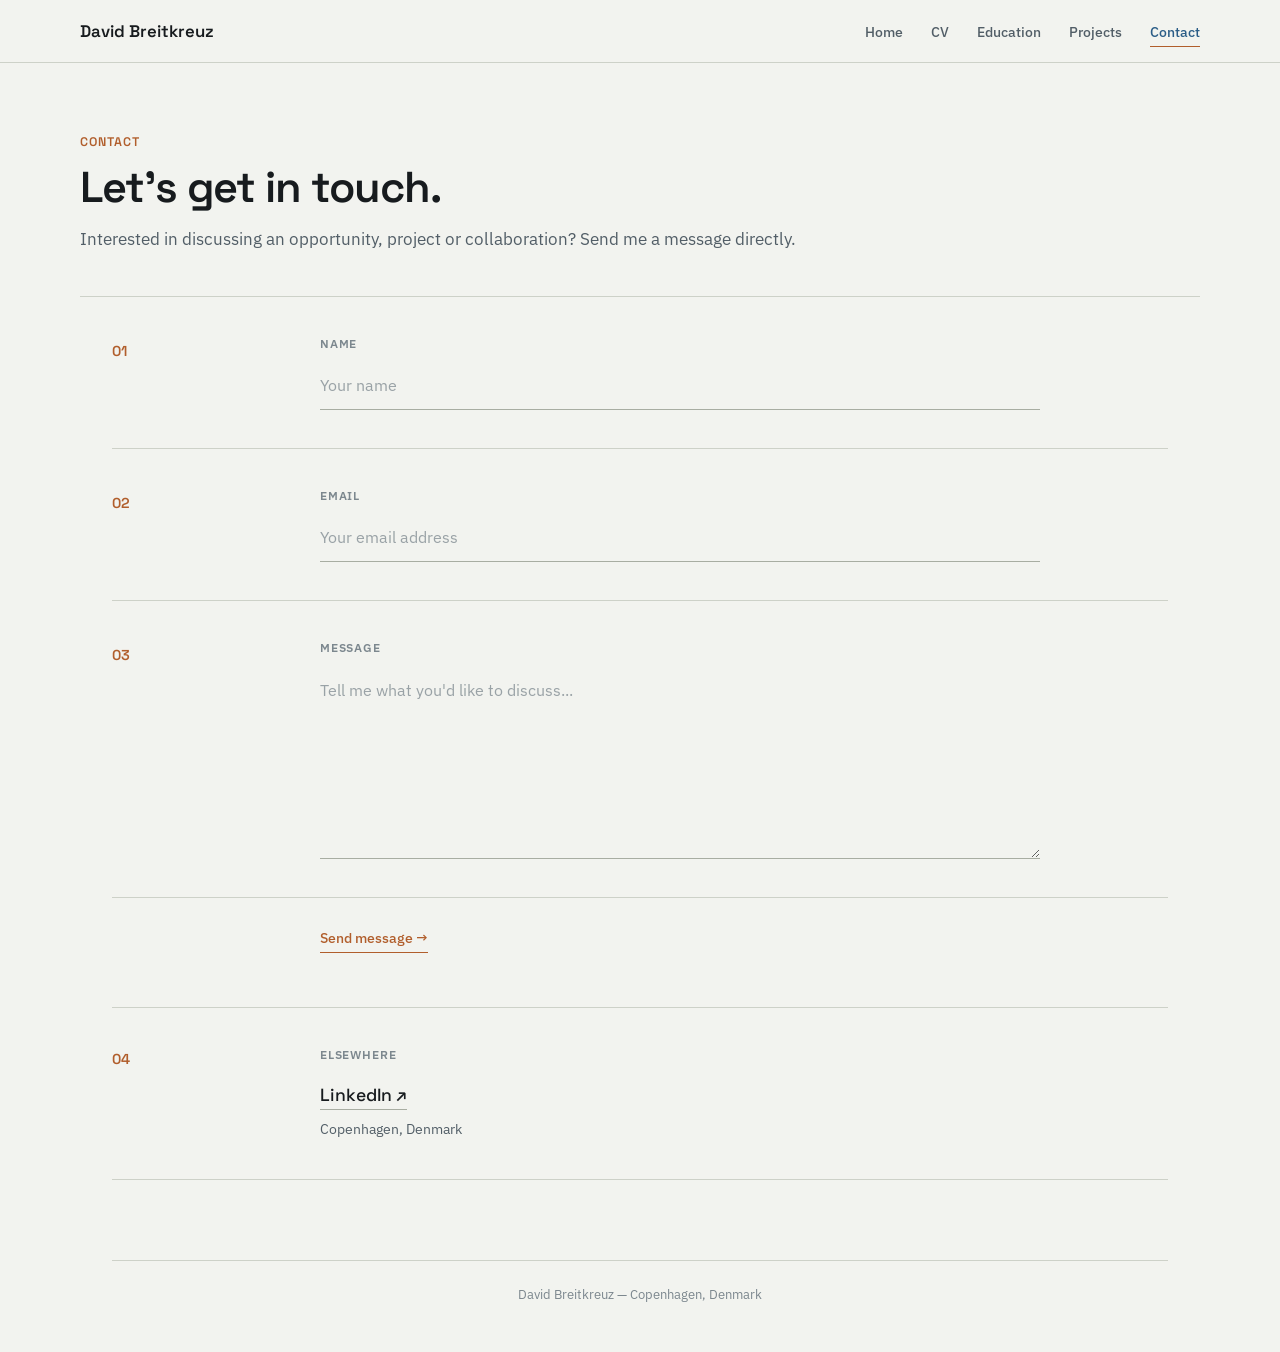
==== contact.html @ 086512a9 "Update project case studies" ====
<!DOCTYPE html>
<html lang="en">

<head>
  <meta charset="UTF-8">
  <meta name="viewport" content="width=device-width, initial-scale=1.0">

  <!-- Keep portfolio out of search-engine indexes -->
  <meta name="robots" content="noindex, nofollow">

  <title>Contact | David Breitkreuz</title>

  <link rel="preconnect" href="https://fonts.googleapis.com">
  <link rel="preconnect" href="https://fonts.gstatic.com" crossorigin>

  <link
    href="https://fonts.googleapis.com/css2?family=Space+Grotesk:wght@400;500;600;700&family=IBM+Plex+Sans:wght@400;500;600&display=swap"
    rel="stylesheet"
  >

  <link rel="stylesheet" href="style.css">
</head>

<body>

  <!-- Navigation -->
  <nav class="navbar">
    <div class="nav-container">

      <a href="index.html" class="logo">
        David Breitkreuz
      </a>

      <button
        class="menu-toggle"
        id="menuToggle"
        aria-label="Open navigation"
      >
        ☰
      </button>

      <ul class="nav-links" id="navLinks">
        <li><a href="index.html">Home</a></li>
        <li><a href="cv.html">CV</a></li>
        <li><a href="education.html">Education</a></li>
        <li><a href="projects.html">Projects</a></li>
        <li><a href="contact.html" class="active">Contact</a></li>
      </ul>

    </div>
  </nav>


  <!-- Contact Header -->
  <header class="contact-header">

    <div class="contact-header-inner">

      <span class="contact-page-label">
        Contact
      </span>

      <h1>Let’s get in touch.</h1>

      <p>
        Interested in discussing an opportunity, project or collaboration?
        Send me a message directly.
      </p>

    </div>

  </header>


  <!-- Contact Form -->
  <main class="contact-overview">

    <form
      class="contact-form"
      action="https://formspree.io/f/DEINE-FORMSPREE-ID"
      method="POST"
    >

      <!-- 01 Name -->
      <div class="contact-row">

        <div class="contact-row-meta">
          <span class="contact-number">01</span>
        </div>

        <div class="contact-field">

          <label for="name">
            Name
          </label>

          <input
            type="text"
            id="name"
            name="name"
            placeholder="Your name"
            autocomplete="name"
            required
          >

        </div>

      </div>


      <!-- 02 Email -->
      <div class="contact-row">

        <div class="contact-row-meta">
          <span class="contact-number">02</span>
        </div>

        <div class="contact-field">

          <label for="email">
            Email
          </label>

          <input
            type="email"
            id="email"
            name="email"
            placeholder="Your email address"
            autocomplete="email"
            required
          >

        </div>

      </div>


      <!-- 03 Message -->
      <div class="contact-row contact-message-row">

        <div class="contact-row-meta">
          <span class="contact-number">03</span>
        </div>

        <div class="contact-field">

          <label for="message">
            Message
          </label>

          <textarea
            id="message"
            name="message"
            rows="7"
            placeholder="Tell me what you'd like to discuss..."
            required
          ></textarea>

        </div>

      </div>


      <!-- Honeypot spam protection -->
      <input
        type="text"
        name="_gotcha"
        class="contact-honeypot"
        tabindex="-1"
        autocomplete="off"
        aria-hidden="true"
      >


      <!-- Submit -->
      <div class="contact-submit-row">

        <div></div>

        <button type="submit" class="contact-submit">
          Send message →
        </button>

      </div>

    </form>


    <!-- Additional Contact Information -->
    <section class="contact-elsewhere">

      <div class="contact-elsewhere-number">
        <span>04</span>
      </div>

      <div class="contact-elsewhere-content">

        <span class="contact-small-label">
          Elsewhere
        </span>

        <!-- LinkedIn link comes here once added -->
        <a
          href="#"
          class="contact-linkedin"
          target="_blank"
          rel="noopener noreferrer"
        >
          LinkedIn ↗
        </a>

        <p>
          Copenhagen, Denmark
        </p>

      </div>

    </section>

  </main>


  <!-- Footer -->
  <footer class="site-footer">
    <div class="site-footer-inner">
      David Breitkreuz — Copenhagen, Denmark
    </div>
  </footer>


  <script src="script.js"></script>

</body>
</html>
---- style.css ----
/* ===== Design System ===== */

:root {
  --paper: #F2F3EF;
  --paper-raised: #FFFFFF;

  --ink: #171B1E;

  --steel: #525E67;
  --steel-light: #7C878E;

  --line: #CDD1C8;
  --line-strong: #A8ADA2;

  --blue: #2B5D87;
  --blue-dim: #4A7BA3;

  --rust: #B15E2C;

  --max-width: 1120px;
}


/* ===== Allgemein ===== */

* {
  box-sizing: border-box;
}

html {
  scroll-behavior: smooth;
}

body {
  margin: 0;

  background-color: var(--paper);
  color: var(--ink);

  font-family: 'IBM Plex Sans', Arial, sans-serif;

  font-size: 16px;
  line-height: 1.55;
}

img {
  max-width: 100%;
  display: block;
}

h1,
h2,
h3 {
  margin-top: 0;

  font-family: 'Space Grotesk', 'IBM Plex Sans', sans-serif;
  color: var(--ink);
}

p {
  margin-bottom: 0;
}

a {
  color: var(--blue);
}


/* ===== Navigation ===== */

.navbar {
  background-color: var(--paper);
  border-bottom: 1px solid var(--line);

  padding: 18px 32px;

  position: sticky;
  top: 0;
  z-index: 100;
}

.nav-container {
  max-width: var(--max-width);
  margin: 0 auto;

  display: flex;
  align-items: center;
  justify-content: space-between;

  gap: 40px;
}

.logo {
  color: var(--ink);
  text-decoration: none;

  font-family: 'Space Grotesk', sans-serif;
  font-weight: 600;
  font-size: 1.05rem;

  white-space: nowrap;
}

.nav-links {
  margin: 0;
  padding: 0;

  list-style: none;

  display: flex;
  align-items: center;
  gap: 28px;
}

.nav-links a {
  color: var(--steel);
  text-decoration: none;

  font-size: 0.9rem;
  font-weight: 500;

  padding-bottom: 5px;

  border-bottom: 1px solid transparent;

  transition:
    color 0.2s ease,
    border-color 0.2s ease;
}

.nav-links a:hover {
  color: var(--blue);
  border-bottom-color: var(--line-strong);
}

.nav-links a.active {
  color: var(--blue);
  border-bottom-color: var(--rust);
}

.menu-toggle {
  display: none;

  background-color: transparent;
  color: var(--ink);

  border: 1px solid var(--line-strong);
  padding: 7px 10px;

  cursor: pointer;

  font-size: 1.1rem;
  line-height: 1;
}


/* ===== Startseite / Hero ===== */

.hero {
  padding: 72px 32px;
}

.hero-content {
  max-width: var(--max-width);
  margin: 0 auto;

  display: grid;
  grid-template-columns: 1.4fr 0.6fr;
  align-items: center;

  gap: 72px;

  padding: 48px 0;

  border-top: 1px solid var(--line);
  border-bottom: 1px solid var(--line);
}

.hero-text h1 {
  font-size: 3rem;
  line-height: 1.1;
  letter-spacing: -0.02em;

  margin-bottom: 8px;
}

.hero-text h2 {
  color: var(--blue);

  font-size: 1.3rem;
  font-weight: 500;

  margin-bottom: 24px;
}

.hero-text p {
  max-width: 60ch;

  color: var(--steel);

  font-size: 1.05rem;
  line-height: 1.65;

  margin-bottom: 28px;
}

.hero-image img {
  width: 100%;

  object-fit: cover;

  border-radius: 0;
}


/* ===== Home Sections ===== */

.home-sections {
  max-width: var(--max-width);
  margin: 0 auto;
  padding: 0 32px 80px;
}

.home-section {
  display: grid;
  grid-template-columns: 80px 1fr;
  gap: 32px;

  padding: 48px 0;

  border-bottom: 1px solid var(--line);
}

.section-number {
  color: var(--rust);

  font-family: 'Space Grotesk', sans-serif;
  font-size: 0.85rem;
  font-weight: 600;
}

.section-content h2 {
  margin-bottom: 32px;

  font-size: 1.6rem;
  font-weight: 600;
}


/* ===== Experience & Education Entries ===== */

.home-entry {
  display: grid;
  grid-template-columns: 1fr auto;
  gap: 24px;

  padding: 18px 0;

  border-top: 1px solid var(--line);
}

.home-entry h3 {
  margin-bottom: 4px;

  font-size: 1rem;
  font-weight: 600;
}

.entry-company {
  color: var(--steel);

  font-size: 0.9rem;
}

.entry-date {
  color: var(--steel-light);

  font-size: 0.85rem;
  white-space: nowrap;
}


/* ===== Section Links ===== */

.section-link {
  display: inline-block;

  margin-top: 24px;

  color: var(--blue);

  text-decoration: none;

  font-size: 0.9rem;
  font-weight: 500;
}

.section-link:hover {
  text-decoration: underline;
}


/* ===== Project Preview ===== */

.project-preview-grid {
  display: grid;
  grid-template-columns: repeat(2, 1fr);

  gap: 24px;
}

.project-preview {
  padding: 24px 0;

  color: var(--ink);

  border-top: 1px solid var(--line-strong);

  text-decoration: none;
}

.project-preview:hover h3 {
  color: var(--blue);
}

.project-type {
  display: block;

  margin-bottom: 12px;

  color: var(--rust);

  font-size: 0.7rem;
  font-weight: 600;
  letter-spacing: 0.08em;
}

.project-preview h3 {
  margin-bottom: 10px;

  font-size: 1.15rem;

  transition: color 0.2s ease;
}

.project-preview p {
  color: var(--steel);

  font-size: 0.9rem;
  line-height: 1.6;
}


/* ===== Buttons und Links ===== */

.button-link,
button {
  display: inline-block;

  margin-top: 8px;
  padding: 10px 16px;

  background-color: transparent;
  color: var(--blue);

  border: 1px solid var(--blue);
  border-radius: 0;

  text-decoration: none;

  cursor: pointer;

  font-family: 'IBM Plex Sans', sans-serif;
  font-size: 0.9rem;
  font-weight: 500;

  transition:
    background-color 0.2s ease,
    color 0.2s ease;
}

.button-link:hover,
button:hover {
  background-color: var(--blue);
  color: white;

  text-decoration: none;
}


/* ===== Footer ===== */

footer {
  text-align: center;
  padding: 24px 20px;
  color: #666;
}


.image-gallery {
  display: grid;
  grid-template-columns: repeat(3, 1fr);
  gap: 16px;
  margin-top: 20px;
}

.image-gallery img {
  width: 100%;
  border-radius: 10px;
}


/* ===== Image Gallery ===== */

.image-gallery {
  display: grid;
  grid-template-columns: repeat(3, 1fr);
  gap: 16px;
  margin: 20px 0 30px;
}

.image-gallery img {
  width: 100%;
  border-radius: 10px;
  transition: transform 0.2s ease;
}

.image-gallery img:hover {
  transform: scale(1.03);
}


/* ===== Project detail page ===== */

.project-hero-image {
  width: 100%;
  border-radius: 14px;
  margin: 20px 0 24px;
}

.project-info {
  display: grid;
  grid-template-columns: repeat(3, 1fr);
  gap: 16px;
  margin: 28px 0;
}


/* ===== Lightbox,  ===== */

.lightbox {
  position: fixed;
  top: 0;
  left: 0;
  width: 100%;
  height: 100%;
  background-color: rgba(0, 0, 0, 0.9);

  display: none;
  justify-content: center;
  align-items: center;

  z-index: 1000;
}

.lightbox img {
  max-width: 800px;
  max-height: 80vh;
  width: auto;
  height: auto;
}

.image-gallery img {
  cursor: pointer;
}

.lightbox-content {
  text-align: center;
  color: white;
}

#lightbox-caption {
  margin-top: 12px;
  font-size: 1rem;
  max-width: 600px;
}


/* ==================================================
   PROJECTS PAGE
   ================================================== */


/* ===== Projects Header ===== */

.projects-header {
  padding: 70px 32px 0;
}

.projects-header-inner {
  max-width: var(--max-width);

  margin: 0 auto;

  padding: 0 0 42px;

  border-bottom: 1px solid var(--line);
}

.projects-label {
  display: block;

  margin-bottom: 12px;

  color: var(--rust);

  font-family: 'Space Grotesk', sans-serif;
  font-size: 0.78rem;
  font-weight: 600;

  letter-spacing: 0.08em;
  text-transform: uppercase;
}

.projects-header h1 {
  margin: 0 0 14px;

  font-size: 2.7rem;
  font-weight: 600;

  line-height: 1.1;
  letter-spacing: -0.025em;
}

.projects-header p {
  max-width: 720px;

  margin: 0;

  color: var(--steel);

  font-size: 1.05rem;
  line-height: 1.65;
}


/* ===== Projects Overview ===== */

.projects-overview {
  max-width: var(--max-width);

  margin: 0 auto;

  padding: 0 32px 80px;
}


/* ===== Individual Project ===== */

.project-row {
  display: grid;

  grid-template-columns:
    minmax(0, 1fr)
    minmax(0, 1fr);

  gap: 64px;

  align-items: center;

  padding: 48px 0;

  border-bottom: 1px solid var(--line);
}


/* ===== Project Image ===== */

.project-row-image {
  display: block;

  width: 100%;

  overflow: hidden;

  text-decoration: none;
}

.project-row-image img {
  display: block;

  width: 100%;
  height: 270px;

  object-fit: cover;

  transition:
    transform 0.3s ease,
    opacity 0.3s ease;
}

.project-row-image:hover img {
  transform: scale(1.015);

  opacity: 0.94;
}


/* ===== Project Text ===== */

.project-row-content {
  max-width: 500px;
}

.project-row-number {
  display: block;

  margin-bottom: 5px;

  color: var(--rust);

  font-family: 'Space Grotesk', sans-serif;
  font-size: 0.95rem;
  font-weight: 600;
}

.project-row-category {
  display: block;

  margin-bottom: 10px;

  color: var(--steel-light);

  font-size: 0.76rem;
  font-weight: 600;

  letter-spacing: 0.06em;
}

.project-row-content h2 {
  margin: 0 0 12px;

  font-size: 1.55rem;
  font-weight: 600;

  line-height: 1.25;
}

.project-row-content p {
  max-width: 48ch;

  margin: 0 0 20px;

  color: var(--steel);

  font-size: 0.95rem;
  line-height: 1.65;
}


/* ===== View Project Link ===== */

.project-row-link {
  display: inline-block;

  color: var(--rust);

  font-size: 0.9rem;
  font-weight: 500;

  text-decoration: underline;
  text-decoration-thickness: 1px;
  text-underline-offset: 4px;

  transition: opacity 0.2s ease;
}

.project-row-link:hover {
  color: var(--rust);

  opacity: 0.7;
}


/* ===== Projects Footer ===== */

.site-footer {
  max-width: var(--max-width);

  margin: 0 auto;

  padding: 0 32px 48px;

  color: var(--steel-light);

  font-size: 0.8rem;
}

.site-footer-inner {
  padding-top: 24px;

  border-top: 1px solid var(--line);
}


/* ==================================================
   EDUCATION PAGE
   ================================================== */


/* ===== Education Header ===== */

.education-header {
  padding: 70px 32px 0;
}

.education-header-inner {
  max-width: var(--max-width);

  margin: 0 auto;

  padding-bottom: 42px;

  border-bottom: 1px solid var(--line);
}

.education-page-label {
  display: block;

  margin-bottom: 12px;

  color: var(--rust);

  font-family: 'Space Grotesk', sans-serif;
  font-size: 0.78rem;
  font-weight: 600;

  letter-spacing: 0.08em;
  text-transform: uppercase;
}

.education-header h1 {
  margin: 0 0 14px;

  font-size: 2.7rem;
  font-weight: 600;

  line-height: 1.1;
  letter-spacing: -0.025em;
}

.education-header p {
  max-width: 720px;

  margin: 0;

  color: var(--steel);

  font-size: 1.05rem;
  line-height: 1.65;
}


/* ===== Education Map Section ===== */

.education-map-section {
  max-width: var(--max-width);

  margin: 0 auto;

  padding: 48px 32px 64px;

  border-bottom: 1px solid var(--line);
}

.education-map-heading,
.education-group-heading {
  display: grid;

  grid-template-columns: 80px 1fr;

  gap: 32px;

  margin-bottom: 40px;
}

.education-section-number {
  color: var(--rust);

  font-family: 'Space Grotesk', sans-serif;
  font-size: 0.85rem;
  font-weight: 600;
}

.education-map-heading h2,
.education-group-heading h2 {
  margin: 0 0 6px;

  font-size: 1.55rem;
  font-weight: 600;
}

.education-map-heading p,
.education-group-heading p {
  max-width: 620px;

  margin: 0;

  color: var(--steel);

  font-size: 0.95rem;
  line-height: 1.6;
}


/* ==================================================
   WORLD MAP
   ================================================== */

.education-world-map {
  position: relative;

  width: 100%;
  max-width: 1000px;

  margin: 0 auto;

  padding: 20px 0 0;
}


/* ===== Accurate Geographic SVG ===== */

.education-world-map-image {
  display: block;

  width: 100%;
  height: auto;

  opacity: 0.75;

  user-select: none;
  pointer-events: none;
}


/* ==================================================
   WORLD MAP MARKERS
   ================================================== */

.education-map-marker {
  position: absolute;

  width: 0;
  height: 0;

  z-index: 2;
}


/* ===== Location Dot ===== */

.education-map-dot {
  position: absolute;

  left: -5px;
  top: -5px;

  width: 10px;
  height: 10px;

  background-color: var(--rust);

  border: 2px solid var(--paper);
  border-radius: 50%;

  box-shadow: 0 0 0 1px var(--rust);

  z-index: 3;
}


/* ===== Leader Line ===== */

.education-map-line {
  position: absolute;

  left: 0;
  top: 0;

  height: 1px;

  background-color: var(--rust);

  transform-origin: left center;

  z-index: 1;
}


/* ===== Map Labels ===== */

.education-map-label {
  position: absolute;

  width: 165px;

  line-height: 1.25;

  z-index: 4;
}

.education-map-label strong {
  display: block;

  color: var(--ink);

  font-family: 'Space Grotesk', sans-serif;
  font-size: 0.84rem;
  font-weight: 600;

  white-space: nowrap;
}

.education-map-label span {
  display: block;

  margin-top: 3px;

  color: var(--steel-light);

  font-family: 'IBM Plex Sans', sans-serif;
  font-size: 0.7rem;

  white-space: nowrap;
}


/* ==================================================
   EXACT MAP LOCATIONS
   Matched to world-map.svg
   ================================================== */


/* ===== Kelowna, Canada ===== */

.marker-kelowna {
  left: 17.3%;
  top: 22.8%;
}

.marker-kelowna .education-map-line {
  width: 42px;

  transform: rotate(-145deg);
}

.marker-kelowna .education-map-label {
  right: 52px;
  top: -43px;

  text-align: right;
}


/* ===== Lund, Sweden ===== */

.marker-lund {
  left: 53.7%;
  top: 19.6%;
}

.marker-lund .education-map-line {
  width: 52px;

  transform: rotate(-55deg);
}

.marker-lund .education-map-label {
  left: 37px;
  top: -72px;
}


/* ===== Großhansdorf, Germany ===== */

.marker-grosshansdorf {
  left: 52.9%;
  top: 20.7%;
}

.marker-grosshansdorf .education-map-line {
  width: 62px;

  transform: rotate(3deg);
}

.marker-grosshansdorf .education-map-label {
  left: 72px;
  top: -11px;
}


/* ===== Augsburg, Germany ===== */

.marker-augsburg {
  left: 53.1%;
  top: 23.1%;
}

.marker-augsburg .education-map-line {
  width: 55px;

  transform: rotate(38deg);
}

.marker-augsburg .education-map-label {
  left: 50px;
  top: 35px;
}


/* ===== Johannesburg, South Africa ===== */

.marker-johannesburg {
  left: 57.8%;
  top: 64.6%;
}

.marker-johannesburg .education-map-line {
  width: 48px;

  transform: rotate(30deg);
}

.marker-johannesburg .education-map-label {
  left: 48px;
  top: 30px;
}


/* ===== Education Overview ===== */

.education-overview {
  max-width: var(--max-width);

  margin: 0 auto;

  padding: 64px 32px 80px;
}


/* ===== Education Group Heading ===== */

.education-group-heading {
  padding-bottom: 36px;

  margin-bottom: 0;

  border-bottom: 1px solid var(--line);
}

.education-earlier-heading {
  margin-top: 72px;
}


/* ===== Education Row ===== */

.education-row {
  display: grid;

  grid-template-columns: 160px 1fr;

  gap: 48px;

  padding: 44px 0;

  border-bottom: 1px solid var(--line);
}

.education-row-meta {
  display: flex;
  flex-direction: column;

  gap: 8px;
}

.education-degree-number {
  color: var(--rust);

  font-family: 'Space Grotesk', sans-serif;
  font-size: 0.9rem;
  font-weight: 600;
}

.education-date {
  color: var(--steel-light);

  font-size: 0.85rem;
}

.education-row-content {
  max-width: 720px;
}

.education-type {
  display: block;

  margin-bottom: 8px;

  color: var(--steel-light);

  font-size: 0.74rem;
  font-weight: 600;

  letter-spacing: 0.07em;
}

.education-row-content h2 {
  margin: 0 0 5px;

  font-size: 1.45rem;
  font-weight: 600;

  line-height: 1.25;
}

.education-place {
  margin: 0 0 20px !important;

  color: var(--blue) !important;

  font-size: 0.92rem !important;
  font-weight: 500;
}

.education-row-content > p {
  max-width: 620px;

  margin: 0;

  color: var(--steel);

  font-size: 0.95rem;
  line-height: 1.65;
}


/* ===== Thesis Highlight ===== */

.education-highlight {
  max-width: 620px;

  margin-top: 26px;
  padding-top: 18px;

  border-top: 1px solid var(--line);
}

.education-highlight span {
  display: block;

  margin-bottom: 6px;

  color: var(--rust);

  font-size: 0.72rem;
  font-weight: 600;

  letter-spacing: 0.07em;
}

.education-highlight p {
  margin: 0;

  color: var(--steel);

  font-size: 0.9rem;
  line-height: 1.6;
}


/* ===== Smaller Earlier Education Rows ===== */

.education-row-small {
  padding-top: 34px;
  padding-bottom: 34px;
}

.education-row-small .education-row-content h2 {
  font-size: 1.25rem;
}


/* ===== Responsive ===== */

@media (max-width: 768px) {
  .nav-container {
    display: grid;
    grid-template-columns: 1fr auto;
  }

  .menu-toggle {
    display: inline-block;
  }

  .nav-links {
    grid-column: 1 / -1;

    display: flex;
    flex-direction: column;
    align-items: center;

    width: 100%;

    gap: 16px;
    margin-top: 0;

    max-height: 0;
    opacity: 0;
    overflow: hidden;

    transition:
      max-height 0.3s ease,
      opacity 0.3s ease;
  }

  .nav-links.show {
    max-height: 300px;
    opacity: 1;
  }

  .hero {
    padding: 40px 22px;
  }

  .hero-content {
    grid-template-columns: 1fr;
    gap: 36px;
    padding: 36px 0;
    text-align: left;
  }

  .hero-text h1 {
    font-size: 2.3rem;
  }

  .page-content {
    margin: 24px 16px;
    padding: 24px;
  }

  .projects-grid {
    grid-template-columns: 1fr;
  }

  .project-info {
    grid-template-columns: 1fr;
  }

  .image-gallery {
    grid-template-columns: 1fr;
  }

  .lightbox {
    padding: 12px;
  }

  .lightbox img {
    max-width: 95vw;
    max-height: 65vh;
  }

  #lightbox-caption {
    font-size: 0.9rem;
    padding: 0 10px;
  }

  .home-sections {
    padding: 0 22px 60px;
  }

  .home-section {
    grid-template-columns: 1fr;
    gap: 12px;

    padding: 40px 0;
  }

  .section-content h2 {
    margin-bottom: 24px;
  }

  .home-entry {
    grid-template-columns: 1fr;
    gap: 6px;
  }

  .project-preview-grid {
    grid-template-columns: 1fr;
    gap: 8px;
  }


  /* ===== Projects Mobile ===== */

  .projects-header {
    padding: 44px 22px 0;
  }

  .projects-header-inner {
    padding-bottom: 32px;
  }

  .projects-header h1 {
    font-size: 2.2rem;
  }

  .projects-header p {
    font-size: 1rem;
  }

  .projects-overview {
    padding: 0 22px 60px;
  }

  .project-row {
    grid-template-columns: 1fr;

    gap: 24px;

    padding: 36px 0;
  }

  .project-row-image img {
    height: 230px;
  }

  .project-row-content {
    max-width: none;
  }

  .project-row-content h2 {
    font-size: 1.35rem;
  }

  .site-footer {
    padding: 0 22px 36px;
  }


  /* ===== Education Mobile ===== */

  .education-header {
    padding: 44px 22px 0;
  }

  .education-header-inner {
    padding-bottom: 32px;
  }

  .education-header h1 {
    font-size: 2.2rem;
  }

  .education-header p {
    font-size: 1rem;
  }

  .education-map-section {
    padding: 40px 22px 48px;
  }

  .education-map-heading,
  .education-group-heading {
    grid-template-columns: 1fr;

    gap: 10px;

    margin-bottom: 30px;
  }


  /* ===== New SVG Map Mobile ===== */

  .education-world-map {
    min-width: 700px;

    margin-left: 0;
  }

  .education-map-section {
    overflow-x: auto;
  }


  .education-overview {
    padding: 48px 22px 60px;
  }

  .education-group-heading {
    padding-bottom: 28px;

    margin-bottom: 0;
  }

  .education-earlier-heading {
    margin-top: 56px;
  }

  .education-row {
    grid-template-columns: 1fr;

    gap: 16px;

    padding: 36px 0;
  }

  .education-row-meta {
    flex-direction: row;
    justify-content: space-between;
  }

  .education-row-content h2 {
    font-size: 1.3rem;
  }

  .education-row-small {
    padding: 30px 0;
  }
}
/* ===== CONTACT PAGE ===== */

.contact-header {
  padding: 70px 32px 0;
}

.contact-header-inner {
  max-width: var(--max-width);
  margin: 0 auto;
  padding-bottom: 42px;
  border-bottom: 1px solid var(--line);
}

.contact-page-label {
  display: block;
  margin-bottom: 12px;
  color: var(--rust);
  font-family: 'Space Grotesk', sans-serif;
  font-size: 0.78rem;
  font-weight: 600;
  letter-spacing: 0.08em;
  text-transform: uppercase;
}

.contact-header h1 {
  margin: 0 0 14px;
  font-size: 2.7rem;
  font-weight: 600;
  line-height: 1.1;
  letter-spacing: -0.025em;
}

.contact-header p {
  max-width: 720px;
  margin: 0;
  color: var(--steel);
  font-size: 1.05rem;
  line-height: 1.65;
}


/* ===== Contact Form ===== */

.contact-overview {
  max-width: var(--max-width);
  margin: 0 auto;
  padding: 0 32px 80px;
}

.contact-form {
  margin: 0;
}

.contact-row {
  display: grid;
  grid-template-columns: 160px 1fr;
  gap: 48px;
  padding: 38px 0;
  border-bottom: 1px solid var(--line);
}

.contact-row-meta {
  padding-top: 3px;
}

.contact-number {
  color: var(--rust);
  font-family: 'Space Grotesk', sans-serif;
  font-size: 0.9rem;
  font-weight: 600;
}


/* ===== Form Fields ===== */

.contact-field {
  max-width: 720px;
}

.contact-field label {
  display: block;
  margin-bottom: 12px;
  color: var(--steel-light);
  font-size: 0.74rem;
  font-weight: 600;
  letter-spacing: 0.07em;
  text-transform: uppercase;
}

.contact-field input,
.contact-field textarea {
  display: block;
  width: 100%;
  margin: 0;
  padding: 8px 0 12px;

  background: transparent;
  color: var(--ink);

  border: 0;
  border-bottom: 1px solid var(--line-strong);
  border-radius: 0;
  outline: none;

  font-family: 'IBM Plex Sans', sans-serif;
  font-size: 1rem;
  line-height: 1.5;

  transition: border-color 0.2s ease;
}

.contact-field input::placeholder,
.contact-field textarea::placeholder {
  color: var(--steel-light);
  opacity: 0.75;
}

.contact-field input:focus,
.contact-field textarea:focus {
  border-bottom-color: var(--blue);
}

.contact-field textarea {
  min-height: 150px;
  resize: vertical;
}


/* ===== Submit ===== */

.contact-submit-row {
  display: grid;
  grid-template-columns: 160px 1fr;
  gap: 48px;
  padding: 30px 0 54px;
}

.contact-submit {
  justify-self: start;

  margin: 0;
  padding: 0 0 5px;

  background: transparent;
  color: var(--rust);

  border: 0;
  border-bottom: 1px solid var(--rust);
  border-radius: 0;

  font-family: 'IBM Plex Sans', sans-serif;
  font-size: 0.9rem;
  font-weight: 500;

  cursor: pointer;

  transition: opacity 0.2s ease;
}

.contact-submit:hover {
  background: transparent;
  color: var(--rust);
  opacity: 0.65;
}


/* ===== Spam Protection ===== */

.contact-honeypot {
  position: absolute !important;
  left: -9999px !important;
  width: 1px !important;
  height: 1px !important;
  opacity: 0 !important;
  pointer-events: none !important;
}


/* ===== Elsewhere ===== */

.contact-elsewhere {
  display: grid;
  grid-template-columns: 160px 1fr;
  gap: 48px;

  padding: 38px 0;
  border-top: 1px solid var(--line);
  border-bottom: 1px solid var(--line);
}

.contact-elsewhere-number span {
  color: var(--rust);
  font-family: 'Space Grotesk', sans-serif;
  font-size: 0.9rem;
  font-weight: 600;
}

.contact-elsewhere-content {
  display: flex;
  flex-direction: column;
  align-items: flex-start;
}

.contact-small-label {
  display: block;
  margin-bottom: 18px;

  color: var(--steel-light);
  font-size: 0.74rem;
  font-weight: 600;
  letter-spacing: 0.07em;
  text-transform: uppercase;
}

.contact-linkedin {
  display: inline-block;
  margin-bottom: 8px;

  color: var(--ink);
  font-family: 'Space Grotesk', sans-serif;
  font-size: 1.1rem;
  font-weight: 500;

  text-decoration: none;
  border-bottom: 1px solid var(--line-strong);

  transition: color 0.2s ease, border-color 0.2s ease;
}

.contact-linkedin:hover {
  color: var(--blue);
  border-bottom-color: var(--blue);
}

.contact-elsewhere-content p {
  margin: 0;
  color: var(--steel);
  font-size: 0.9rem;
}


/* ===== Contact Mobile ===== */

@media (max-width: 768px) {

  .contact-header {
    padding: 44px 22px 0;
  }

  .contact-header-inner {
    padding-bottom: 32px;
  }

  .contact-header h1 {
    font-size: 2.2rem;
  }

  .contact-header p {
    font-size: 1rem;
  }

  .contact-overview {
    padding: 0 22px 60px;
  }

  .contact-row {
    grid-template-columns: 1fr;
    gap: 14px;
    padding: 32px 0;
  }

  .contact-submit-row {
    grid-template-columns: 1fr;
    gap: 0;
    padding: 26px 0 46px;
  }

  .contact-submit-row > div:first-child {
    display: none;
  }

  .contact-elsewhere {
    grid-template-columns: 1fr;
    gap: 14px;
    padding: 32px 0;
  }

}
/* =========================================================
   PROJECT CASE STUDY
========================================================= */

.case-study {
  max-width: var(--max-width);
  margin: 0 auto;
  padding: 70px 32px 80px;
}


/* ===== Header ===== */

.case-study-header {
  padding-bottom: 42px;
  border-bottom: 1px solid var(--line);
}

.case-study-eyebrow {
  display: block;
  margin-bottom: 14px;

  color: var(--blue);
  font-family: 'Space Grotesk', sans-serif;
  font-size: 0.78rem;
  font-weight: 600;
  letter-spacing: 0.03em;
}

.case-study-header h1 {
  max-width: 900px;
  margin: 0 0 24px;

  font-size: 2.7rem;
  font-weight: 600;
  line-height: 1.12;
  letter-spacing: -0.025em;
}

.case-study-lead {
  max-width: 760px;
  margin: 0;

  color: var(--steel);
  font-size: 1.05rem;
  line-height: 1.7;
}


/* ===== Project Information ===== */

.case-study-meta {
  display: grid;
  grid-template-columns: 1.4fr 1fr;
  gap: 24px 64px;

  margin-top: 36px;
  padding: 26px 0;

  border-top: 1px solid var(--line);
  border-bottom: 1px solid var(--line);
}

.case-study-meta-item {
  display: flex;
  flex-direction: column;
  gap: 5px;
}

.case-study-meta-item span {
  color: var(--steel-light);
  font-size: 0.72rem;
}

.case-study-meta-item strong {
  color: var(--ink);
  font-size: 0.88rem;
  font-weight: 500;
  line-height: 1.45;
}


/* ===== Technical Tags ===== */

.case-study-tags {
  display: flex;
  flex-wrap: wrap;
  gap: 8px 0;

  padding-top: 24px;
}

.case-study-tags span {
  color: var(--steel);
  font-size: 0.8rem;
}

.case-study-tags span:not(:last-child)::after {
  content: "·";
  margin: 0 10px;
  color: var(--line-strong);
}


/* ===== Figures ===== */

.case-study-hero,
.case-study-wide-figure {
  margin: 48px 0 0;
}

.case-study-hero img,
.case-study-wide-figure img {
  width: 100%;
  height: auto;
  display: block;
}

.case-study figure {
  margin-left: 0;
  margin-right: 0;
}

.case-study figcaption {
  margin-top: 8px;

  color: var(--steel-light);
  font-size: 0.72rem;
  line-height: 1.45;
}


/* ===== Main Sections ===== */

.case-study-section {
  display: grid;
  grid-template-columns: 160px minmax(0, 1fr);
  gap: 48px;

  padding: 56px 0;

  border-bottom: 1px solid var(--line);
}

.case-study-section-heading {
  display: flex;
  flex-direction: column;
  gap: 8px;
}

.case-study-section-heading span {
  color: var(--rust);
  font-family: 'Space Grotesk', sans-serif;
  font-size: 0.85rem;
  font-weight: 600;
}

.case-study-section-heading h2 {
  margin: 0;

  font-size: 1.4rem;
  font-weight: 600;
  line-height: 1.25;
}


/* ===== Normal Text ===== */

.case-study-text {
  max-width: 720px;
}

.case-study-text p {
  margin: 0 0 18px;

  color: var(--steel);
  font-size: 0.95rem;
  line-height: 1.7;
}

.case-study-text p:last-child {
  margin-bottom: 0;
}


/* ===== Approach ===== */

.case-study-steps {
  max-width: 760px;
}

.case-study-step {
  display: grid;
  grid-template-columns: 30px 1fr;
  gap: 20px;

  padding: 0 0 28px;
  margin-bottom: 28px;

  border-bottom: 1px solid var(--line);
}

.case-study-step:last-child {
  margin-bottom: 0;
  padding-bottom: 0;
  border-bottom: 0;
}

.case-study-step-number {
  display: flex;
  align-items: center;
  justify-content: center;

  width: 28px;
  height: 28px;

  color: var(--rust);

  border: 1px solid var(--rust);

  font-family: 'Space Grotesk', sans-serif;
  font-size: 0.75rem;
  font-weight: 500;
}

.case-study-step h3 {
  margin: 1px 0 8px;

  font-size: 1rem;
  font-weight: 600;
  line-height: 1.4;
}

.case-study-step p {
  max-width: 650px;
  margin: 0;

  color: var(--steel);
  font-size: 0.92rem;
  line-height: 1.65;
}


/* ===== Concepts ===== */

.case-study-concepts {
  max-width: 760px;
}

.case-study-concept {
  padding: 0 0 22px;
  margin-bottom: 22px;

  border-bottom: 1px solid var(--line);
}

.case-study-concept:last-child {
  margin-bottom: 0;
}

.case-study-concept h3 {
  margin: 0 0 7px;

  font-size: 1rem;
  font-weight: 600;
}

.case-study-concept p {
  max-width: 650px;
  margin: 0;

  color: var(--steel);
  font-size: 0.92rem;
  line-height: 1.65;
}


/* ===== Concept Image Grid ===== */

.case-study-image-grid {
  grid-column: 1 / -1;

  display: grid;
  grid-template-columns: repeat(3, 1fr);
  gap: 18px;

  margin-top: 40px;
}

.case-study-image-grid figure {
  margin: 0;
}

.case-study-image-grid img {
  width: 100%;
  aspect-ratio: 4 / 3;
  object-fit: cover;
}


/* ===== Comparison Table ===== */

.case-study-table-wrap {
  grid-column: 1 / -1;

  width: 100%;
  margin-top: 34px;

  overflow-x: auto;
}

.case-study-table {
  width: 100%;
  border-collapse: collapse;

  font-size: 0.88rem;
}

.case-study-table th,
.case-study-table td {
  padding: 14px 16px;

  text-align: left;
  vertical-align: top;

  border-bottom: 1px solid var(--line);
}

.case-study-table th {
  color: var(--steel-light);
  font-size: 0.75rem;
  font-weight: 500;
}

.case-study-table th:first-child,
.case-study-table td:first-child {
  padding-left: 0;
  width: 30%;
}

.case-study-table td {
  color: var(--ink);
}

.case-study-best {
  color: var(--rust) !important;
  font-weight: 600;
}


/* ===== Wide Technical Figure ===== */

.case-study-section .case-study-wide-figure {
  grid-column: 1 / -1;

  width: 100%;
  margin-top: 42px;
}


/* ===== Findings / Result ===== */

.case-study-findings {
  max-width: 760px;
}

.case-study-finding {
  position: relative;

  padding: 0 0 22px 28px;
  margin-bottom: 22px;

  border-bottom: 1px solid var(--line);
}

.case-study-finding:last-child {
  margin-bottom: 0;
  padding-bottom: 0;
  border-bottom: 0;
}

.case-study-finding::before {
  content: "—";

  position: absolute;
  left: 0;
  top: 0;

  color: var(--rust);
}

.case-study-finding p {
  margin: 0;

  color: var(--ink);
  font-size: 0.92rem;
  line-height: 1.65;
}

.case-study-finding strong {
  font-weight: 600;
}


/* ===== Skills ===== */

.case-study-skills {
  padding: 48px 0;
  border-bottom: 1px solid var(--line);
}

.case-study-skills-label {
  display: block;

  margin-bottom: 20px;

  font-family: 'Space Grotesk', sans-serif;
  font-size: 1.25rem;
  font-weight: 600;
}

.case-study-skills-list {
  display: flex;
  flex-wrap: wrap;
  gap: 10px 0;
}

.case-study-skills-list span {
  color: var(--steel);
  font-size: 0.82rem;
}

.case-study-skills-list span:not(:last-child)::after {
  content: "·";
  margin: 0 12px;
  color: var(--line-strong);
}


/* ===== Project Navigation ===== */

.case-study-navigation {
  display: flex;
  align-items: center;
  justify-content: space-between;

  padding-top: 34px;
}

.case-study-navigation a {
  color: var(--blue);

  font-size: 0.88rem;
  font-weight: 500;

  text-decoration: none;

  border-bottom: 1px solid transparent;

  transition:
    color 0.2s ease,
    border-color 0.2s ease;
}

.case-study-navigation a:hover {
  color: var(--rust);
  border-bottom-color: var(--rust);
}


/* =========================================================
   PROJECT CASE STUDY — MOBILE
========================================================= */

@media (max-width: 768px) {

  .case-study {
    padding: 44px 22px 60px;
  }

  .case-study-header {
    padding-bottom: 34px;
  }

  .case-study-header h1 {
    font-size: 2.15rem;
  }

  .case-study-lead {
    font-size: 1rem;
  }

  .case-study-meta {
    grid-template-columns: 1fr;
    gap: 20px;
  }

  .case-study-hero {
    margin-top: 36px;
  }

  .case-study-section {
    grid-template-columns: 1fr;
    gap: 28px;

    padding: 44px 0;
  }

  .case-study-section-heading {
    gap: 5px;
  }

  .case-study-image-grid {
    grid-template-columns: 1fr;
    gap: 28px;

    margin-top: 10px;
  }

  .case-study-table {
    min-width: 720px;
  }

  .case-study-wide-figure {
    margin-top: 30px;
  }

  .case-study-skills {
    padding: 40px 0;
  }

  .case-study-navigation {
    gap: 30px;
  }

}
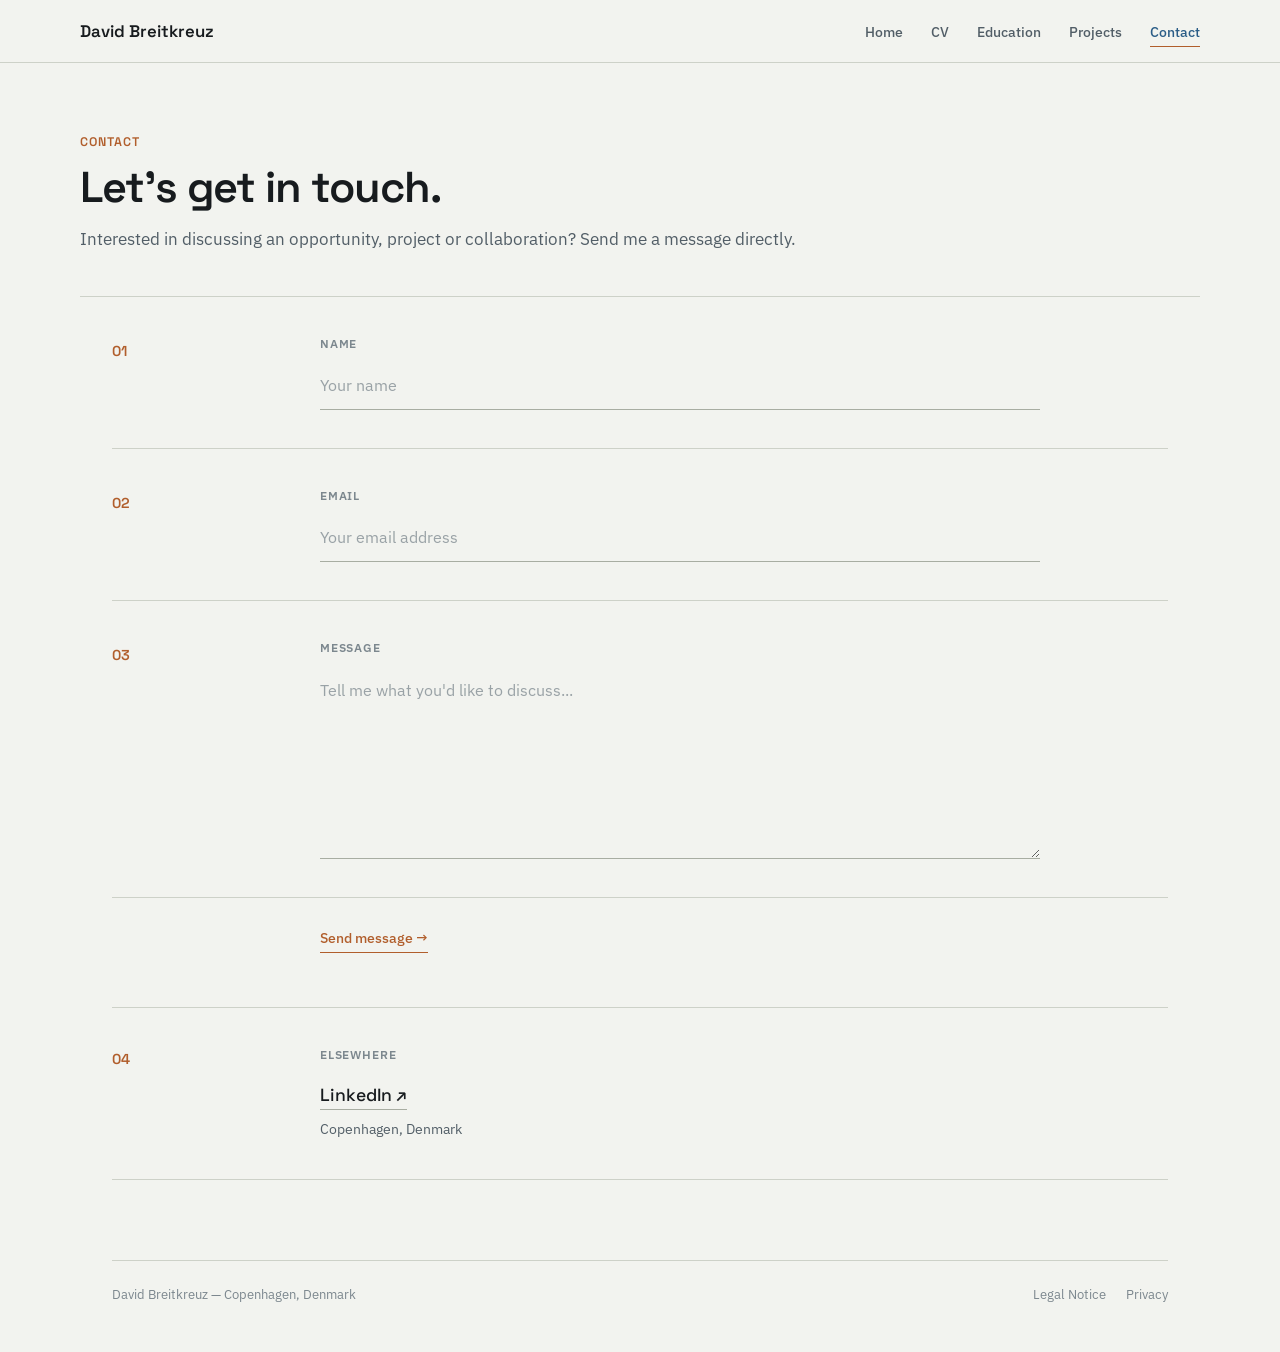
==== commit 16ad4ad6: "Add CV download and privacy updates" ====
--- a/contact.html
+++ b/contact.html
@@ -4,6 +4,7 @@
 <head>
   <meta charset="UTF-8">
   <meta name="viewport" content="width=device-width, initial-scale=1.0">
+  <meta name="robots" content="noindex, nofollow">
 
   <!-- Keep portfolio out of search-engine indexes -->
   <meta name="robots" content="noindex, nofollow">
@@ -221,11 +222,19 @@
 
 
   <!-- Footer -->
+<!-- FOOTER -->
   <footer class="site-footer">
-    <div class="site-footer-inner">
-      David Breitkreuz — Copenhagen, Denmark
+  <div class="site-footer-inner footer-layout">
+
+    <span>David Breitkreuz — Copenhagen, Denmark</span>
+
+    <div class="footer-links">
+      <a href="legal.html">Legal Notice</a>
+      <a href="privacy.html">Privacy</a>
     </div>
-  </footer>
+
+  </div>
+</footer>
 
 
   <script src="script.js"></script>
--- a/style.css
+++ b/style.css
@@ -2253,4 +2253,125 @@
     gap: 30px;
   }
 
+}
+/* =========================================================
+   LEGAL / PRIVACY
+========================================================= */
+
+.legal-page {
+  max-width: var(--max-width);
+  margin: 0 auto;
+  padding: 70px 32px 80px;
+}
+
+.legal-header {
+  padding-bottom: 42px;
+  border-bottom: 1px solid var(--line);
+}
+
+.legal-label {
+  display: block;
+  margin-bottom: 12px;
+  color: var(--rust);
+  font-family: 'Space Grotesk', sans-serif;
+  font-size: 0.78rem;
+  font-weight: 600;
+  letter-spacing: 0.08em;
+  text-transform: uppercase;
+}
+
+.legal-header h1 {
+  margin: 0;
+  font-size: 2.7rem;
+  font-weight: 600;
+  line-height: 1.1;
+  letter-spacing: -0.025em;
+}
+
+.legal-header p {
+  max-width: 720px;
+  margin: 18px 0 0;
+  color: var(--steel);
+  font-size: 1rem;
+  line-height: 1.7;
+}
+
+.legal-content {
+  max-width: 760px;
+  padding-top: 20px;
+}
+
+.legal-section {
+  padding: 30px 0;
+  border-bottom: 1px solid var(--line);
+}
+
+.legal-section h2 {
+  margin: 0 0 12px;
+  font-size: 1rem;
+  font-weight: 600;
+}
+
+.legal-section p {
+  margin: 0 0 12px;
+  color: var(--steel);
+  font-size: 0.92rem;
+  line-height: 1.7;
+}
+
+.legal-section p:last-child {
+  margin-bottom: 0;
+}
+
+.legal-section a {
+  color: var(--blue);
+  text-decoration: none;
+  border-bottom: 1px solid var(--line-strong);
+}
+
+.legal-section a:hover {
+  color: var(--rust);
+  border-bottom-color: var(--rust);
+}
+
+
+/* ===== Footer Links ===== */
+
+.footer-layout {
+  display: flex;
+  justify-content: space-between;
+  align-items: center;
+  gap: 30px;
+}
+
+.footer-links {
+  display: flex;
+  gap: 20px;
+}
+
+.footer-links a {
+  color: var(--steel-light);
+  text-decoration: none;
+}
+
+.footer-links a:hover {
+  color: var(--rust);
+}
+
+
+@media (max-width: 768px) {
+
+  .legal-page {
+    padding: 44px 22px 60px;
+  }
+
+  .legal-header h1 {
+    font-size: 2.15rem;
+  }
+
+  .footer-layout {
+    align-items: flex-start;
+    flex-direction: column;
+    gap: 12px;
+  }
 }
